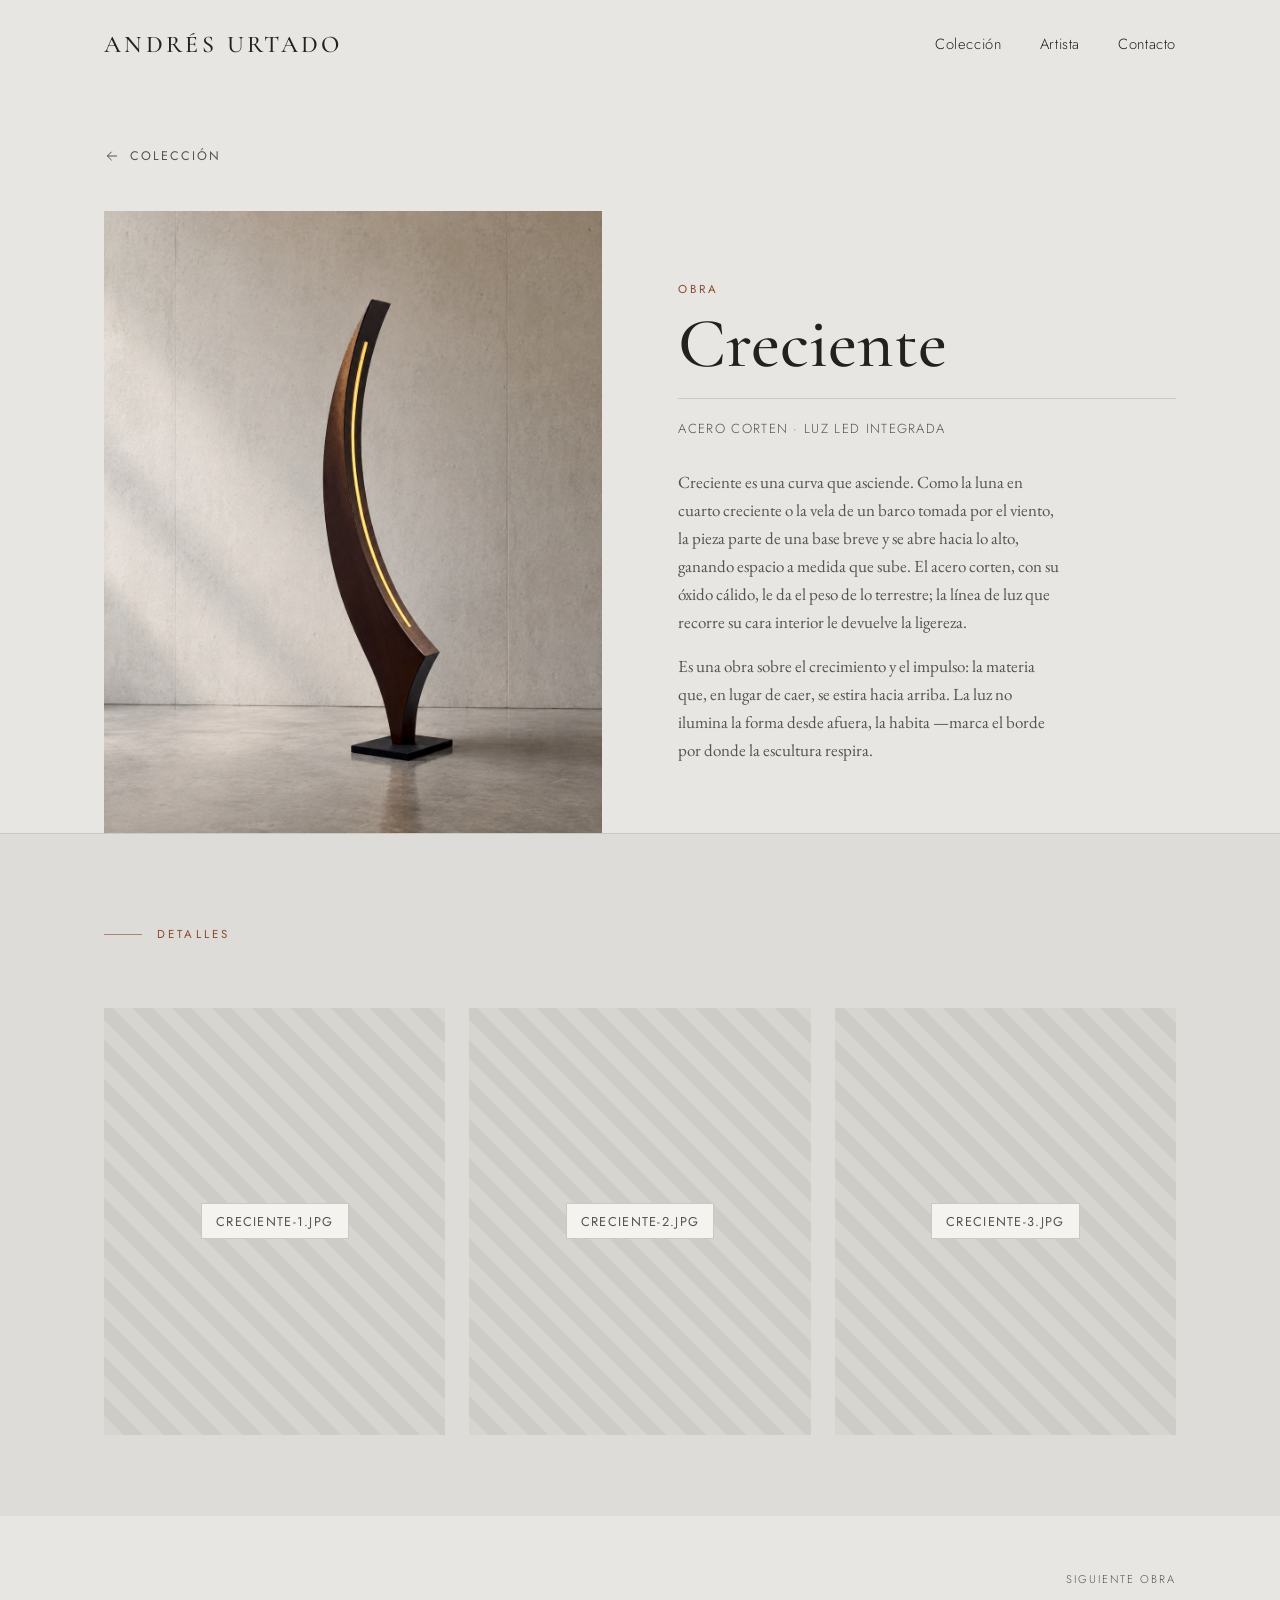
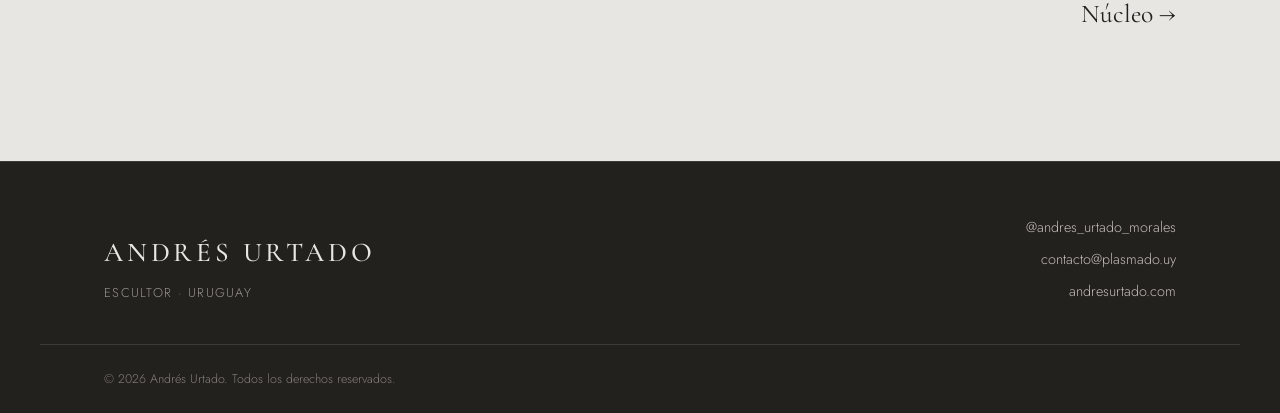
==== creciente.html @ 64a7d4c1 "Páginas de detalle por obra (Creciente, Núcleo, Óculo, Veta) + bio: Plaza República del Ecuador - Ca" ====
<!DOCTYPE html>
<html lang="es">
<head>
  <meta charset="UTF-8" />
  <meta name="viewport" content="width=device-width, initial-scale=1.0" />
  <title>Creciente · Andrés Urtado</title>
  <meta name="description" content="Creciente — escultura en acero corten con luz integrada, de Andrés Urtado." />

  <meta property="og:type" content="article" />
  <meta property="og:title" content="Creciente · Andrés Urtado" />
  <meta property="og:description" content="Escultura en acero corten con luz integrada." />
  <meta property="og:image" content="images/creciente.jpg" />

  <link rel="preconnect" href="https://fonts.googleapis.com" />
  <link rel="preconnect" href="https://fonts.gstatic.com" crossorigin />
  <link href="https://fonts.googleapis.com/css2?family=Cormorant+Garamond:ital,wght@0,400;0,500;0,600;1,400&family=EB+Garamond:wght@400;500&family=Jost:wght@300;400;500&display=swap" rel="stylesheet" />

  <link rel="stylesheet" href="css/styles.css" />
  <link rel="icon" href="data:image/svg+xml,<svg xmlns='http://www.w3.org/2000/svg' viewBox='0 0 100 100'><text y='.9em' font-size='90' font-family='serif'>AU</text></svg>" />
</head>
<body>

  <header class="site-header" id="header">
    <div class="container header__inner">
      <a href="index.html#inicio" class="wordmark">Andrés Urtado</a>
      <nav class="nav" aria-label="Navegación principal">
        <a href="index.html#coleccion">Colección</a>
        <a href="index.html#artista">Artista</a>
        <a href="index.html#contacto">Contacto</a>
      </nav>
      <button class="nav-toggle" aria-label="Abrir menú" aria-expanded="false">
        <span></span><span></span><span></span>
      </button>
    </div>
  </header>

  <div class="mobile-menu" id="mobile-menu" aria-hidden="true">
    <a href="index.html#coleccion">Colección</a>
    <a href="index.html#artista">Artista</a>
    <a href="index.html#contacto">Contacto</a>
  </div>

  <main>
    <section class="obra">
      <div class="container">
        <a href="index.html#coleccion" class="back-link">
          <svg width="16" height="16" viewBox="0 0 24 24" fill="none" aria-hidden="true">
            <path d="M19 12H5M11 18l-6-6 6-6" stroke="currentColor" stroke-width="1.5" stroke-linecap="round" stroke-linejoin="round"/>
          </svg>
          Colección
        </a>

        <div class="obra__top">
          <div class="obra__figure reveal">
            <div class="img-placeholder img-placeholder--tall" data-fill="images/creciente.jpg"><span>creciente.jpg</span></div>
          </div>

          <div class="obra__text reveal">
            <p class="obra__eyebrow">Obra</p>
            <h1 class="obra__name">Creciente</h1>
            <p class="obra__spec">Acero corten · Luz LED integrada</p>

            <div class="obra__desc">
              <p>
                Creciente es una curva que asciende. Como la luna en cuarto creciente
                o la vela de un barco tomada por el viento, la pieza parte de una base
                breve y se abre hacia lo alto, ganando espacio a medida que sube. El
                acero corten, con su óxido cálido, le da el peso de lo terrestre; la
                línea de luz que recorre su cara interior le devuelve la ligereza.
              </p>
              <p>
                Es una obra sobre el crecimiento y el impulso: la materia que, en lugar
                de caer, se estira hacia arriba. La luz no ilumina la forma desde afuera,
                la habita —marca el borde por donde la escultura respira.
              </p>
            </div>
          </div>
        </div>
      </div>

      <div class="obra__gallery-wrap">
        <div class="container">
          <p class="eyebrow reveal">Detalles</p>
          <div class="obra__gallery">
            <div class="img-placeholder reveal" data-fill="images/creciente-1.jpg"><span>creciente-1.jpg</span></div>
            <div class="img-placeholder reveal" data-fill="images/creciente-2.jpg"><span>creciente-2.jpg</span></div>
            <div class="img-placeholder reveal" data-fill="images/creciente-3.jpg"><span>creciente-3.jpg</span></div>
          </div>
        </div>
      </div>

      <div class="container">
        <nav class="obra__pager" aria-label="Navegación entre obras">
          <span class="prev disabled"></span>
          <a class="next" href="nucleo.html">
            <span class="pager__label">Siguiente obra</span>
            Núcleo →
          </a>
        </nav>
      </div>
    </section>
  </main>

  <footer class="site-footer">
    <div class="container footer__inner">
      <div class="footer__brand">
        <p class="wordmark wordmark--footer">Andrés Urtado</p>
        <p class="footer__tag">Escultor · Uruguay</p>
      </div>
      <div class="footer__contact">
        <a href="https://instagram.com/andres_urtado_morales" target="_blank" rel="noopener">@andres_urtado_morales</a>
        <a href="mailto:contacto@plasmado.uy">contacto@plasmado.uy</a>
        <a href="https://andresurtado.com">andresurtado.com</a>
      </div>
    </div>
    <div class="container footer__legal">
      <p>© <span id="year"></span> Andrés Urtado. Todos los derechos reservados.</p>
    </div>
  </footer>

  <script src="js/main.js"></script>
</body>
</html>
---- css/styles.css ----
/* ============================================================
   Andrés Urtado — Escultor
   Paleta: acero corten, hormigón (gris claro), luz ámbar
   ============================================================ */

:root {
  --bg:        #e7e6e3;   /* gris claro tipo hormigón pulido */
  --bg-alt:    #dedcd8;   /* sección alterna, hormigón un tono más */
  --ink:       #23211e;   /* casi negro neutro */
  --ink-soft:  #575450;   /* texto secundario */
  --line:      #cbc8c2;   /* líneas / bordes */
  --corten:    #8a4a2b;   /* óxido acero corten */
  --amber:     #e0a24a;   /* luz ámbar */
  --white:     #f4f3f0;   /* superficie clara (marcos de foto) */

  --serif-display: "Cormorant Garamond", Georgia, serif;
  --serif-body:    "EB Garamond", Georgia, serif;
  --sans:          "Jost", -apple-system, Helvetica, Arial, sans-serif;

  --container: 1200px;
  --gutter: clamp(1.25rem, 5vw, 4rem);
  --ease: cubic-bezier(0.22, 1, 0.36, 1);
}

/* ---------- Reset ---------- */
*, *::before, *::after { box-sizing: border-box; }
* { margin: 0; }
html { scroll-behavior: smooth; -webkit-text-size-adjust: 100%; }

body {
  background: var(--bg);
  color: var(--ink);
  font-family: var(--serif-body);
  font-size: 1.0625rem;
  line-height: 1.65;
  -webkit-font-smoothing: antialiased;
  text-rendering: optimizeLegibility;
  overflow-x: hidden;
}

img { max-width: 100%; display: block; }
a { color: inherit; text-decoration: none; }

.container {
  width: 100%;
  max-width: var(--container);
  margin-inline: auto;
  padding-inline: var(--gutter);
}

/* ---------- Tipografía utilitaria ---------- */
.eyebrow {
  font-family: var(--sans);
  font-weight: 400;
  font-size: 0.72rem;
  letter-spacing: 0.28em;
  text-transform: uppercase;
  color: var(--corten);
  display: inline-flex;
  align-items: center;
  gap: 0.9rem;
  margin-bottom: 2rem;
}
.eyebrow::before {
  content: "";
  width: 2.4rem;
  height: 1px;
  background: var(--corten);
  opacity: 0.6;
}

/* ============================================================
   HEADER
   ============================================================ */
.site-header {
  position: fixed;
  inset: 0 0 auto 0;
  z-index: 100;
  transition: background 0.4s var(--ease), box-shadow 0.4s var(--ease), padding 0.4s var(--ease);
  padding: 0.4rem 0;
}
.site-header.scrolled {
  background: rgba(231, 230, 227, 0.85);
  backdrop-filter: blur(12px);
  -webkit-backdrop-filter: blur(12px);
  box-shadow: 0 1px 0 var(--line);
}
.header__inner {
  display: flex;
  align-items: center;
  justify-content: space-between;
  min-height: 76px;
}

.wordmark {
  font-family: var(--serif-display);
  font-weight: 500;
  font-size: 1.5rem;
  letter-spacing: 0.14em;
  text-transform: uppercase;
  white-space: nowrap;
}

.nav {
  display: flex;
  gap: 2.4rem;
}
.nav a {
  font-family: var(--sans);
  font-weight: 300;
  font-size: 0.92rem;
  letter-spacing: 0.04em;
  color: var(--ink);
  position: relative;
  padding: 0.3rem 0;
}
.nav a::after {
  content: "";
  position: absolute;
  left: 0; bottom: 0;
  width: 100%; height: 1px;
  background: var(--corten);
  transform: scaleX(0);
  transform-origin: right;
  transition: transform 0.35s var(--ease);
}
.nav a:hover::after { transform: scaleX(1); transform-origin: left; }

/* Hamburger */
.nav-toggle {
  display: none;
  flex-direction: column;
  gap: 5px;
  background: none;
  border: none;
  cursor: pointer;
  padding: 8px;
}
.nav-toggle span {
  width: 26px; height: 1.5px;
  background: var(--ink);
  transition: transform 0.35s var(--ease), opacity 0.3s var(--ease);
}
.nav-toggle[aria-expanded="true"] span:nth-child(1) { transform: translateY(6.5px) rotate(45deg); }
.nav-toggle[aria-expanded="true"] span:nth-child(2) { opacity: 0; }
.nav-toggle[aria-expanded="true"] span:nth-child(3) { transform: translateY(-6.5px) rotate(-45deg); }

/* Mobile menu */
.mobile-menu {
  position: fixed;
  inset: 0;
  z-index: 90;
  background: var(--bg);
  display: flex;
  flex-direction: column;
  align-items: center;
  justify-content: center;
  gap: 2rem;
  opacity: 0;
  visibility: hidden;
  transition: opacity 0.4s var(--ease), visibility 0.4s var(--ease);
}
.mobile-menu.open { opacity: 1; visibility: visible; }
.mobile-menu a {
  font-family: var(--serif-display);
  font-size: 2rem;
  letter-spacing: 0.04em;
}

/* ============================================================
   HERO
   ============================================================ */
.hero {
  padding-top: clamp(7rem, 14vh, 11rem);
  padding-bottom: clamp(3rem, 8vh, 6rem);
}
.hero__inner {
  display: grid;
  grid-template-columns: 1fr 1.15fr;
  gap: clamp(2rem, 6vw, 5rem);
  align-items: center;
}
.hero__title {
  font-family: var(--serif-display);
  font-weight: 500;
  font-size: clamp(3.2rem, 8vw, 6.2rem);
  line-height: 0.98;
  letter-spacing: 0.01em;
  text-transform: uppercase;
}
.hero__subtitle {
  font-family: var(--serif-display);
  font-style: italic;
  font-size: clamp(1.25rem, 2.4vw, 1.7rem);
  color: var(--ink-soft);
  margin-top: 1.5rem;
  max-width: 20ch;
}
.hero__desc {
  color: var(--ink-soft);
  max-width: 42ch;
  margin-top: 1.75rem;
}
.hero__media { position: relative; }

/* ---------- Botón ---------- */
.btn {
  display: inline-flex;
  align-items: center;
  gap: 0.7rem;
  margin-top: 2.5rem;
  font-family: var(--sans);
  font-weight: 400;
  font-size: 0.82rem;
  letter-spacing: 0.16em;
  text-transform: uppercase;
  color: var(--ink);
  border: 1px solid var(--ink);
  padding: 0.95rem 1.7rem;
  transition: color 0.4s var(--ease), border-color 0.4s var(--ease);
  position: relative;
  overflow: hidden;
  isolation: isolate;
}
.btn::before {
  content: "";
  position: absolute; inset: 0;
  background: var(--ink);
  transform: scaleX(0);
  transform-origin: left;
  transition: transform 0.45s var(--ease);
  z-index: -1;
}
.btn:hover { color: var(--white); border-color: var(--ink); }
.btn:hover::before { transform: scaleX(1); }
.btn svg { transition: transform 0.4s var(--ease); }
.btn:hover svg { transform: translateX(4px); }

/* ============================================================
   COLECCIÓN
   ============================================================ */
.collection {
  padding: clamp(4rem, 10vh, 8rem) 0;
  background: var(--bg-alt);
  border-top: 1px solid var(--line);
}
.collection__grid {
  display: grid;
  grid-template-columns: repeat(4, 1fr);
  gap: clamp(1rem, 2.5vw, 2rem);
}
.piece { cursor: pointer; }
.piece__img {
  overflow: hidden;
  background: var(--white);
  aspect-ratio: 3 / 4;
}
.piece__img .img-placeholder,
.piece__img img {
  width: 100%; height: 100%;
  object-fit: cover;
  transition: transform 0.7s var(--ease);
}
.piece:hover .piece__img img,
.piece:hover .piece__img .img-placeholder { transform: scale(1.05); }
.piece__name {
  font-family: var(--serif-display);
  font-weight: 500;
  font-size: 1.5rem;
  text-align: center;
  margin-top: 1.4rem;
}
.piece__meta {
  font-family: var(--sans);
  font-weight: 300;
  font-size: 0.76rem;
  letter-spacing: 0.08em;
  text-transform: uppercase;
  color: var(--ink-soft);
  text-align: center;
  margin-top: 0.4rem;
}
.piece__more {
  display: block;
  text-align: center;
  margin-top: 0.7rem;
  font-family: var(--sans);
  font-weight: 400;
  font-size: 0.72rem;
  letter-spacing: 0.18em;
  text-transform: uppercase;
  color: var(--corten);
  opacity: 0;
  transform: translateY(4px);
  transition: opacity 0.4s var(--ease), transform 0.4s var(--ease);
}
.piece:hover .piece__more,
.piece:focus-visible .piece__more { opacity: 1; transform: none; }

/* ============================================================
   ARTISTA
   ============================================================ */
.artist { padding: clamp(4rem, 12vh, 9rem) 0; }
.artist__inner {
  display: grid;
  grid-template-columns: 1.1fr 0.9fr;
  gap: clamp(2.5rem, 7vw, 6rem);
  align-items: center;
}
.artist__lead {
  font-family: var(--serif-display);
  font-size: clamp(1.4rem, 2.6vw, 1.9rem);
  line-height: 1.4;
  color: var(--ink);
  margin-bottom: 1.75rem;
}
.artist__body { color: var(--ink-soft); max-width: 52ch; }
.artist__body + .artist__body { margin-top: 1.1rem; }
.artist__media .img-placeholder { aspect-ratio: 4 / 5; }

/* ============================================================
   CONTACTO
   ============================================================ */
.contact {
  padding: clamp(4rem, 12vh, 9rem) 0;
  background: var(--ink);
  color: var(--bg);
}
.contact .eyebrow { color: var(--amber); }
.contact .eyebrow::before { background: var(--amber); }
.contact__inner { max-width: 760px; }
.contact__title {
  font-family: var(--serif-display);
  font-weight: 500;
  font-size: clamp(2.4rem, 5vw, 3.6rem);
  line-height: 1.05;
}
.contact__desc {
  color: rgba(246, 242, 236, 0.7);
  max-width: 46ch;
  margin-top: 1.25rem;
}
.contact__links {
  display: grid;
  grid-template-columns: repeat(2, 1fr);
  gap: 1.5rem;
  margin-top: 3rem;
}
.contact__link {
  border: 1px solid rgba(246, 242, 236, 0.2);
  padding: 1.6rem 1.8rem;
  display: flex;
  flex-direction: column;
  gap: 0.4rem;
  transition: border-color 0.4s var(--ease), background 0.4s var(--ease);
}
.contact__link:hover {
  border-color: var(--amber);
  background: rgba(224, 162, 74, 0.06);
}
.contact__label {
  font-family: var(--sans);
  font-weight: 300;
  font-size: 0.72rem;
  letter-spacing: 0.2em;
  text-transform: uppercase;
  color: var(--amber);
}
.contact__value {
  font-family: var(--serif-display);
  font-size: 1.35rem;
}

/* ============================================================
   FOOTER
   ============================================================ */
.site-footer {
  background: var(--ink);
  color: var(--bg);
  padding-top: clamp(3rem, 6vh, 5rem);
  border-top: 1px solid rgba(246, 242, 236, 0.12);
}
.footer__inner {
  display: flex;
  justify-content: space-between;
  align-items: flex-end;
  gap: 2rem;
  flex-wrap: wrap;
  padding-bottom: 2.5rem;
}
.wordmark--footer { font-size: 1.7rem; }
.footer__tag {
  font-family: var(--sans);
  font-weight: 300;
  font-size: 0.8rem;
  letter-spacing: 0.1em;
  text-transform: uppercase;
  color: rgba(246, 242, 236, 0.55);
  margin-top: 0.4rem;
}
.footer__contact {
  display: flex;
  flex-direction: column;
  gap: 0.5rem;
  text-align: right;
  font-family: var(--sans);
  font-weight: 300;
  font-size: 0.9rem;
}
.footer__contact a { color: rgba(246, 242, 236, 0.75); transition: color 0.3s var(--ease); }
.footer__contact a:hover { color: var(--amber); }
.footer__legal {
  border-top: 1px solid rgba(246, 242, 236, 0.12);
  padding: 1.5rem var(--gutter);
  font-family: var(--sans);
  font-weight: 300;
  font-size: 0.78rem;
  color: rgba(246, 242, 236, 0.45);
}

/* ============================================================
   PLACEHOLDER DE IMAGEN (se reemplaza por fotos reales)
   ============================================================ */
.img-placeholder {
  width: 100%;
  height: 100%;
  min-height: 220px;
  display: flex;
  align-items: center;
  justify-content: center;
  background:
    repeating-linear-gradient(45deg, #d7d5d0 0 14px, #ceccc6 14px 28px);
  color: var(--ink-soft);
  font-family: var(--sans);
  font-size: 0.8rem;
  letter-spacing: 0.1em;
  text-transform: uppercase;
}
.img-placeholder span {
  background: var(--white);
  padding: 0.4rem 0.9rem;
  border: 1px solid var(--line);
}
.img-placeholder--hero { aspect-ratio: 7 / 8; }
.img-placeholder--tall { aspect-ratio: 4 / 5; }

/* ============================================================
   PÁGINA DE OBRA (detalle)
   ============================================================ */
.obra {
  padding-top: clamp(7.5rem, 16vh, 11rem);
  padding-bottom: clamp(3rem, 8vh, 6rem);
}
.back-link {
  display: inline-flex;
  align-items: center;
  gap: 0.6rem;
  font-family: var(--sans);
  font-weight: 400;
  font-size: 0.78rem;
  letter-spacing: 0.16em;
  text-transform: uppercase;
  color: var(--ink-soft);
  margin-bottom: clamp(2rem, 5vh, 3.5rem);
  transition: color 0.3s var(--ease), gap 0.3s var(--ease);
}
.back-link:hover { color: var(--corten); gap: 0.9rem; }

.obra__top {
  display: grid;
  grid-template-columns: 1fr 1fr;
  gap: clamp(2rem, 6vw, 5rem);
  align-items: center;
}
.obra__figure { background: var(--white); }
.obra__figure img,
.obra__figure .img-placeholder { width: 100%; }
.obra__eyebrow {
  font-family: var(--sans);
  font-weight: 400;
  font-size: 0.72rem;
  letter-spacing: 0.24em;
  text-transform: uppercase;
  color: var(--corten);
}
.obra__name {
  font-family: var(--serif-display);
  font-weight: 500;
  font-size: clamp(2.8rem, 6vw, 4.4rem);
  line-height: 1;
  margin-top: 0.6rem;
}
.obra__spec {
  font-family: var(--sans);
  font-weight: 300;
  font-size: 0.82rem;
  letter-spacing: 0.1em;
  text-transform: uppercase;
  color: var(--ink-soft);
  margin-top: 1.2rem;
  padding-top: 1.2rem;
  border-top: 1px solid var(--line);
}
.obra__desc { margin-top: 1.75rem; color: var(--ink-soft); max-width: 48ch; }
.obra__desc p + p { margin-top: 1rem; }

.obra__gallery-wrap {
  padding: clamp(3rem, 9vh, 6rem) 0;
  background: var(--bg-alt);
  border-top: 1px solid var(--line);
}
.obra__gallery {
  display: grid;
  grid-template-columns: repeat(3, 1fr);
  gap: clamp(1rem, 2vw, 1.5rem);
  margin-top: 2rem;
}
.obra__gallery .img-placeholder,
.obra__gallery img { aspect-ratio: 4 / 5; object-fit: cover; width: 100%; }

.obra__pager {
  display: flex;
  justify-content: space-between;
  gap: 1rem;
  padding: clamp(2.5rem, 6vh, 4rem) 0;
}
.obra__pager a, .obra__pager span {
  font-family: var(--serif-display);
  font-size: clamp(1.2rem, 2.5vw, 1.6rem);
}
.obra__pager .pager__label {
  display: block;
  font-family: var(--sans);
  font-weight: 300;
  font-size: 0.7rem;
  letter-spacing: 0.18em;
  text-transform: uppercase;
  color: var(--ink-soft);
  margin-bottom: 0.3rem;
}
.obra__pager .next { text-align: right; }
.obra__pager a { color: var(--ink); transition: color 0.3s var(--ease); }
.obra__pager a:hover { color: var(--corten); }
.obra__pager .disabled { opacity: 0.3; pointer-events: none; }

@media (max-width: 900px) {
  .obra__top { grid-template-columns: 1fr; gap: 2rem; }
  .obra__figure { max-width: 480px; }
  .obra__gallery { grid-template-columns: repeat(2, 1fr); }
}

/* ============================================================
   REVEAL (animación al hacer scroll)
   ============================================================ */
.reveal {
  opacity: 0;
  transform: translateY(28px);
  transition: opacity 0.9s var(--ease), transform 0.9s var(--ease);
}
.reveal.in { opacity: 1; transform: none; }

@media (prefers-reduced-motion: reduce) {
  .reveal { opacity: 1; transform: none; transition: none; }
  html { scroll-behavior: auto; }
}

/* ============================================================
   RESPONSIVE
   ============================================================ */
@media (max-width: 900px) {
  .nav { display: none; }
  .nav-toggle { display: flex; }

  .hero__inner { grid-template-columns: 1fr; gap: 2.5rem; }
  .hero__media { order: -1; max-width: 440px; }

  .collection__grid { grid-template-columns: repeat(2, 1fr); gap: 1.5rem 1.25rem; }

  .artist__inner { grid-template-columns: 1fr; gap: 2.5rem; }
  .artist__media { max-width: 460px; }

  .contact__links { grid-template-columns: 1fr; }
}

@media (max-width: 480px) {
  .collection__grid { grid-template-columns: 1fr; }
  .footer__inner { flex-direction: column; align-items: flex-start; }
  .footer__contact { text-align: left; }
}
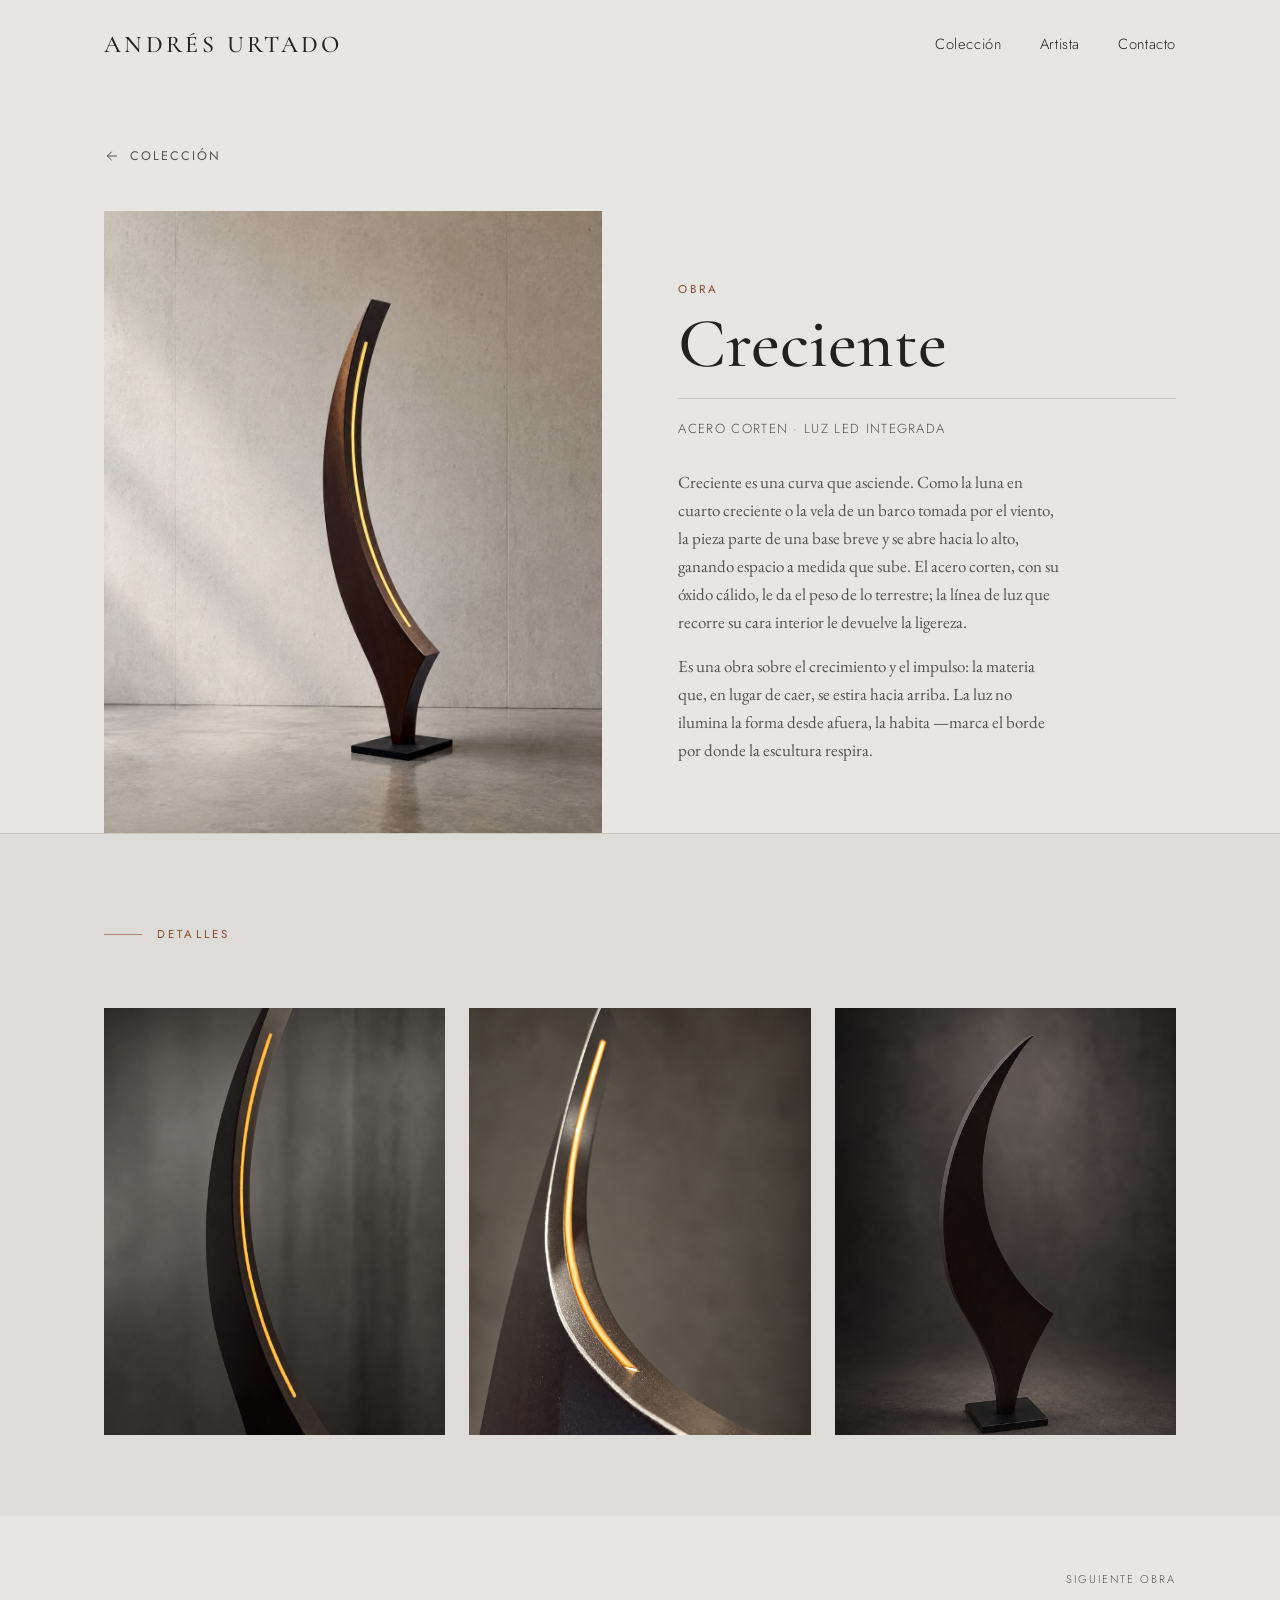
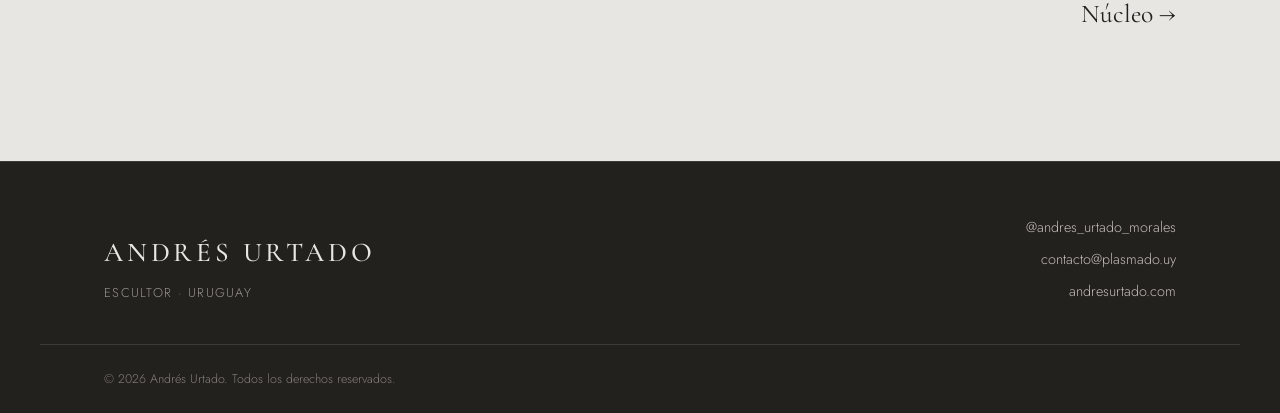
==== commit 531cd10a: "Habilitar Vercel Web Analytics (script para sitio estático) Co-Authored-By: Claude Opus 4.8 <noreply" ====
--- a/creciente.html
+++ b/creciente.html
@@ -118,6 +118,8 @@
     </div>
   </footer>
 
+  <!-- Vercel Web Analytics -->
+  <script defer src="/_vercel/insights/script.js"></script>
   <script src="js/main.js"></script>
 </body>
 </html>
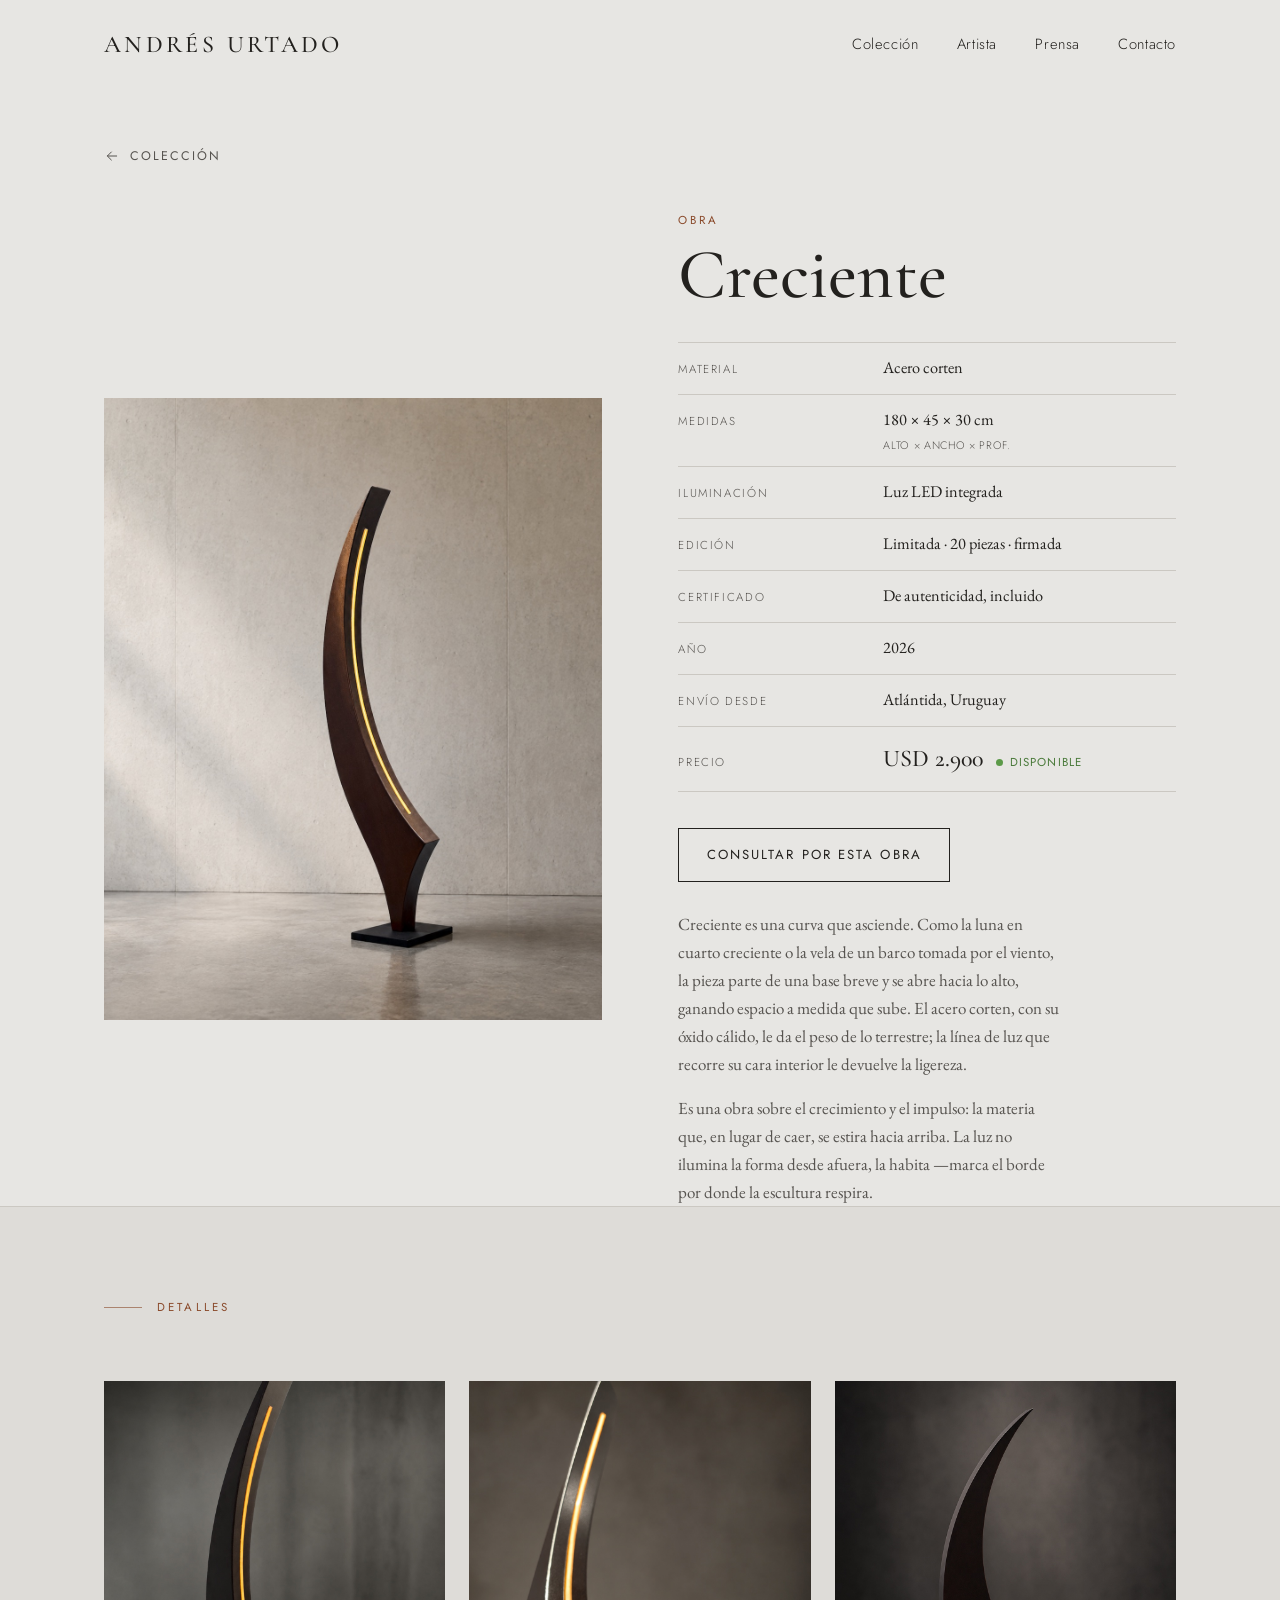
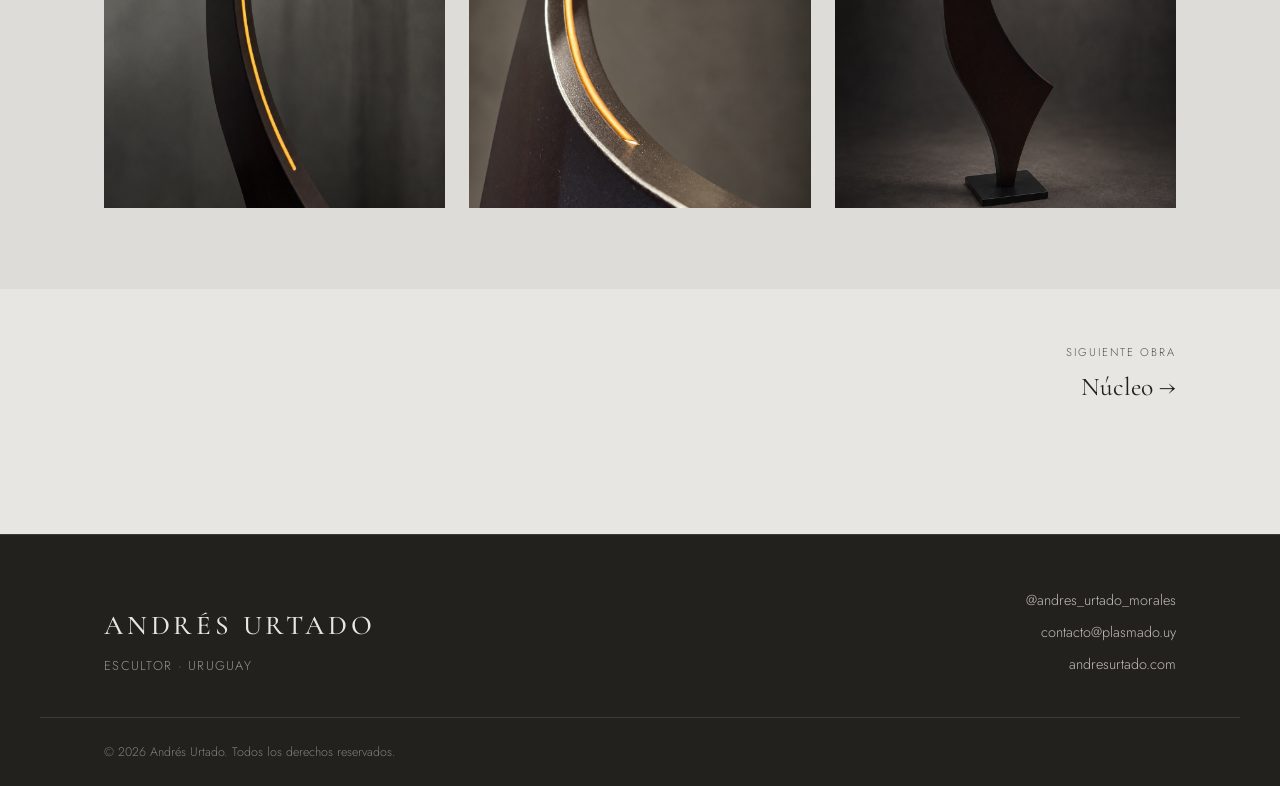
==== commit d221e303: "Fichas técnicas completas (precio, medidas, edición, año), precios en home y sección Prensa - Ficha " ====
--- a/creciente.html
+++ b/creciente.html
@@ -26,6 +26,7 @@
       <nav class="nav" aria-label="Navegación principal">
         <a href="index.html#coleccion">Colección</a>
         <a href="index.html#artista">Artista</a>
+        <a href="index.html#prensa">Prensa</a>
         <a href="index.html#contacto">Contacto</a>
       </nav>
       <button class="nav-toggle" aria-label="Abrir menú" aria-expanded="false">
@@ -37,6 +38,7 @@
   <div class="mobile-menu" id="mobile-menu" aria-hidden="true">
     <a href="index.html#coleccion">Colección</a>
     <a href="index.html#artista">Artista</a>
+    <a href="index.html#prensa">Prensa</a>
     <a href="index.html#contacto">Contacto</a>
   </div>
 
@@ -58,7 +60,18 @@
           <div class="obra__text reveal">
             <p class="obra__eyebrow">Obra</p>
             <h1 class="obra__name">Creciente</h1>
-            <p class="obra__spec">Acero corten · Luz LED integrada</p>
+            <dl class="obra__ficha">
+              <div><dt>Material</dt><dd>Acero corten</dd></div>
+              <div><dt>Medidas</dt><dd>180 × 45 × 30 cm<span class="ficha__hint">alto × ancho × prof.</span></dd></div>
+              <div><dt>Iluminación</dt><dd>Luz LED integrada</dd></div>
+              <div><dt>Edición</dt><dd>Limitada · 20 piezas · firmada</dd></div>
+              <div><dt>Certificado</dt><dd>De autenticidad, incluido</dd></div>
+              <div><dt>Año</dt><dd>2026</dd></div>
+              <div><dt>Envío desde</dt><dd>Atlántida, Uruguay</dd></div>
+              <div class="obra__ficha--price"><dt>Precio</dt><dd><span class="ficha__price">USD 2.900</span><span class="disponible">Disponible</span></dd></div>
+            </dl>
+
+            <a class="btn obra__cta" href="mailto:contacto@plasmado.uy?subject=Consulta%20—%20Creciente">Consultar por esta obra</a>
 
             <div class="obra__desc">
               <p>
--- a/css/styles.css
+++ b/css/styles.css
@@ -296,6 +296,15 @@
 }
 .piece:hover .piece__more,
 .piece:focus-visible .piece__more { opacity: 1; transform: none; }
+.piece__price {
+  display: block;
+  text-align: center;
+  margin-top: 0.5rem;
+  font-family: var(--serif-display);
+  font-weight: 500;
+  font-size: 1.05rem;
+  color: var(--ink);
+}
 
 /* ============================================================
    ARTISTA
@@ -372,6 +381,52 @@
 }
 
 /* ============================================================
+   PRENSA
+   ============================================================ */
+.press { padding: clamp(4rem, 10vh, 7rem) 0; border-top: 1px solid var(--line); }
+.press__item {
+  display: flex;
+  justify-content: space-between;
+  align-items: center;
+  gap: 2rem;
+  padding: 1.9rem 0;
+  border-top: 1px solid var(--line);
+  border-bottom: 1px solid var(--line);
+  transition: padding-left 0.4s var(--ease);
+}
+.press__item:hover { padding-left: 0.8rem; }
+.press__title {
+  font-family: var(--serif-display);
+  font-weight: 500;
+  font-size: clamp(1.4rem, 3vw, 2rem);
+  line-height: 1.1;
+}
+.press__desc { color: var(--ink-soft); margin-top: 0.45rem; font-style: italic; }
+.press__year {
+  display: block;
+  margin-top: 0.7rem;
+  font-family: var(--sans);
+  font-weight: 300;
+  font-size: 0.74rem;
+  letter-spacing: 0.14em;
+  color: var(--ink-soft);
+}
+.press__cta {
+  font-family: var(--sans);
+  font-weight: 400;
+  font-size: 0.8rem;
+  letter-spacing: 0.14em;
+  text-transform: uppercase;
+  color: var(--corten);
+  white-space: nowrap;
+  transition: transform 0.4s var(--ease);
+}
+.press__item:hover .press__cta { transform: translateX(4px); }
+@media (max-width: 640px) {
+  .press__item { flex-direction: column; align-items: flex-start; gap: 1rem; }
+}
+
+/* ============================================================
    FOOTER
    ============================================================ */
 .site-footer {
@@ -504,6 +559,56 @@
 .obra__desc { margin-top: 1.75rem; color: var(--ink-soft); max-width: 48ch; }
 .obra__desc p + p { margin-top: 1rem; }
 
+/* Ficha técnica */
+.obra__ficha { margin-top: 2rem; border-top: 1px solid var(--line); }
+.obra__ficha > div {
+  display: grid;
+  grid-template-columns: 38% 1fr;
+  gap: 1rem;
+  align-items: baseline;
+  padding: 0.75rem 0;
+  border-bottom: 1px solid var(--line);
+}
+.obra__ficha dt {
+  font-family: var(--sans);
+  font-weight: 300;
+  font-size: 0.72rem;
+  letter-spacing: 0.14em;
+  text-transform: uppercase;
+  color: var(--ink-soft);
+}
+.obra__ficha dd { font-family: var(--serif-body); font-size: 1.02rem; color: var(--ink); }
+.ficha__hint {
+  display: block;
+  font-family: var(--sans);
+  font-weight: 300;
+  font-size: 0.68rem;
+  letter-spacing: 0.06em;
+  text-transform: uppercase;
+  color: var(--ink-soft);
+  margin-top: 0.15rem;
+}
+.obra__ficha--price dd { display: flex; align-items: baseline; gap: 0.8rem; flex-wrap: wrap; }
+.ficha__price { font-family: var(--serif-display); font-weight: 500; font-size: 1.5rem; }
+.disponible {
+  display: inline-flex;
+  align-items: center;
+  gap: 0.4rem;
+  font-family: var(--sans);
+  font-weight: 400;
+  font-size: 0.72rem;
+  letter-spacing: 0.1em;
+  text-transform: uppercase;
+  color: #4a7a3a;
+}
+.disponible::before {
+  content: "";
+  width: 7px; height: 7px;
+  border-radius: 50%;
+  background: #5c9a48;
+}
+.obra__cta { margin-top: 2.25rem; }
+
 .obra__gallery-wrap {
   padding: clamp(3rem, 9vh, 6rem) 0;
   background: var(--bg-alt);
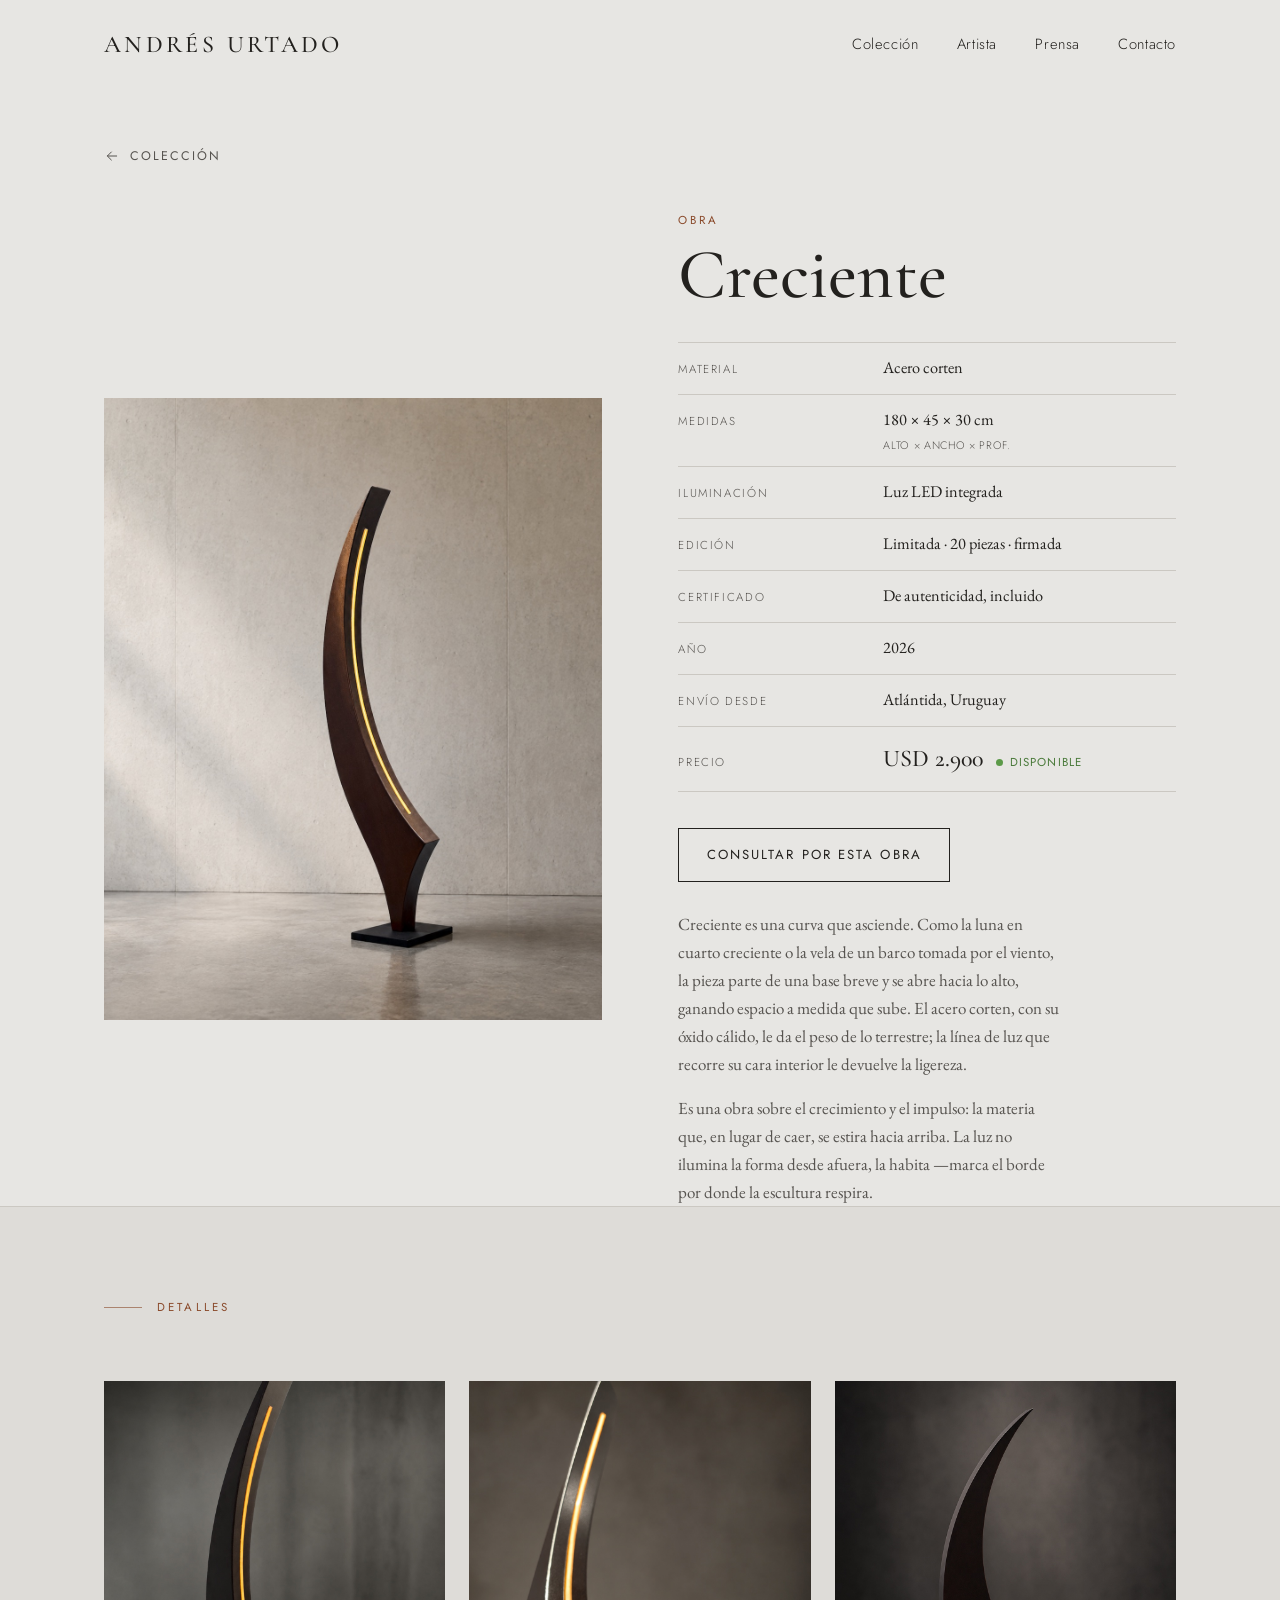
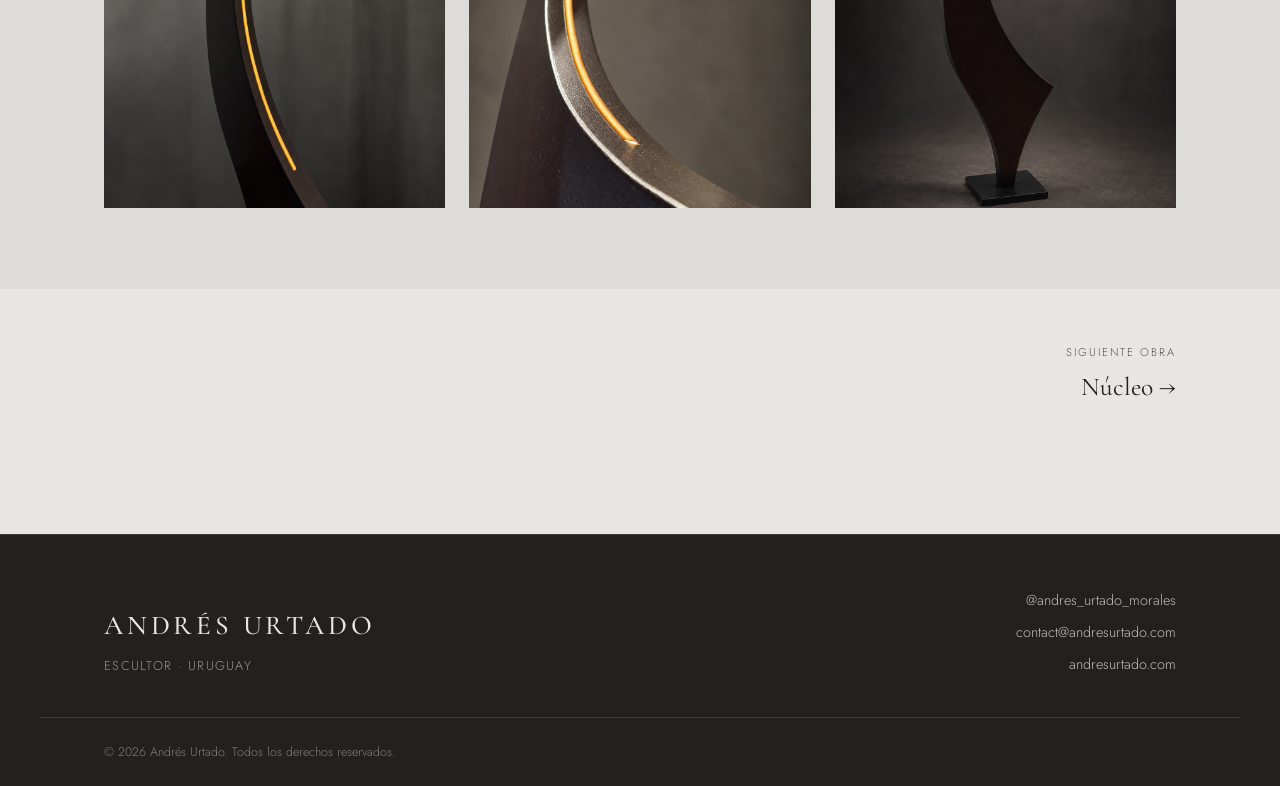
==== commit af1df232: "Cambiar contacto a contact@andresurtado.com (mail propio funcionando) Co-Authored-By: Claude Opus 4." ====
--- a/creciente.html
+++ b/creciente.html
@@ -71,7 +71,7 @@
               <div class="obra__ficha--price"><dt>Precio</dt><dd><span class="ficha__price">USD 2.900</span><span class="disponible">Disponible</span></dd></div>
             </dl>
 
-            <a class="btn obra__cta" href="mailto:contacto@plasmado.uy?subject=Consulta%20—%20Creciente">Consultar por esta obra</a>
+            <a class="btn obra__cta" href="mailto:contact@andresurtado.com?subject=Consulta%20—%20Creciente">Consultar por esta obra</a>
 
             <div class="obra__desc">
               <p>
@@ -122,7 +122,7 @@
       </div>
       <div class="footer__contact">
         <a href="https://instagram.com/andres_urtado_morales" target="_blank" rel="noopener">@andres_urtado_morales</a>
-        <a href="mailto:contacto@plasmado.uy">contacto@plasmado.uy</a>
+        <a href="mailto:contact@andresurtado.com">contact@andresurtado.com</a>
         <a href="https://andresurtado.com">andresurtado.com</a>
       </div>
     </div>
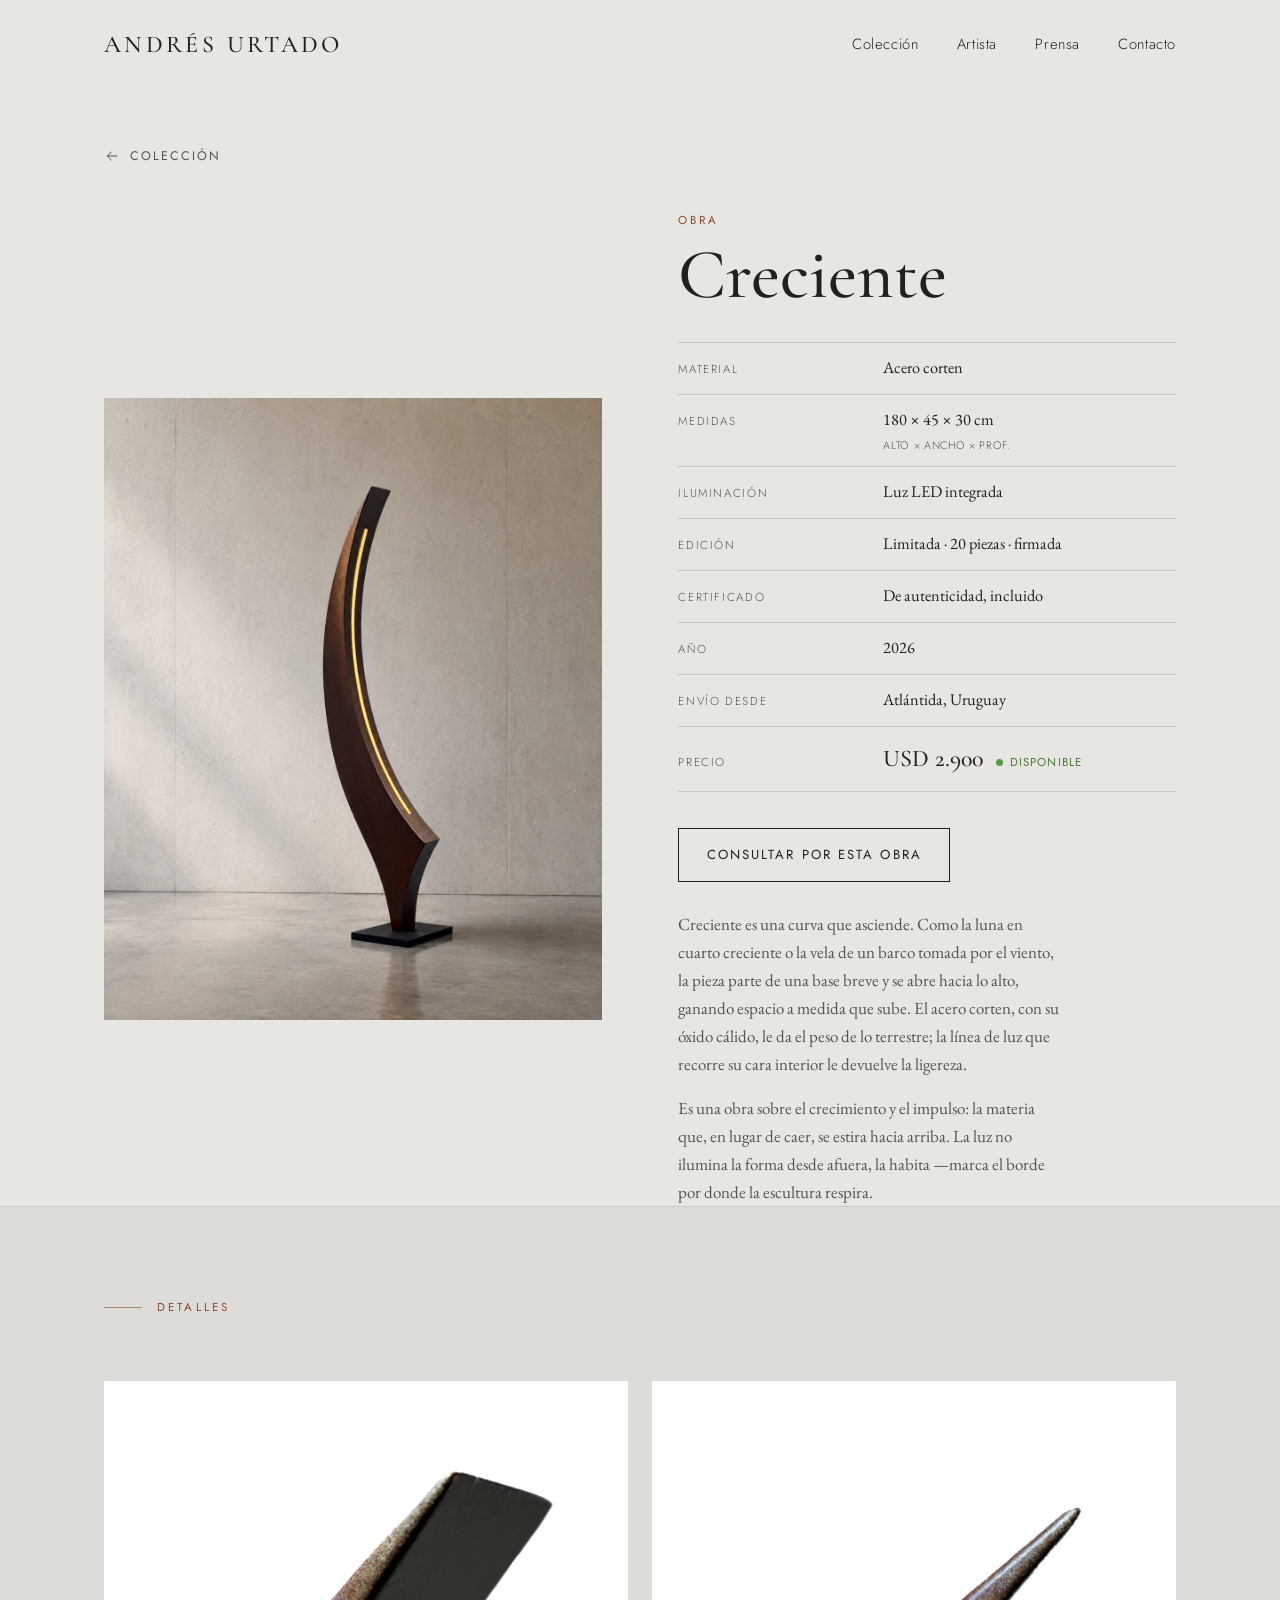
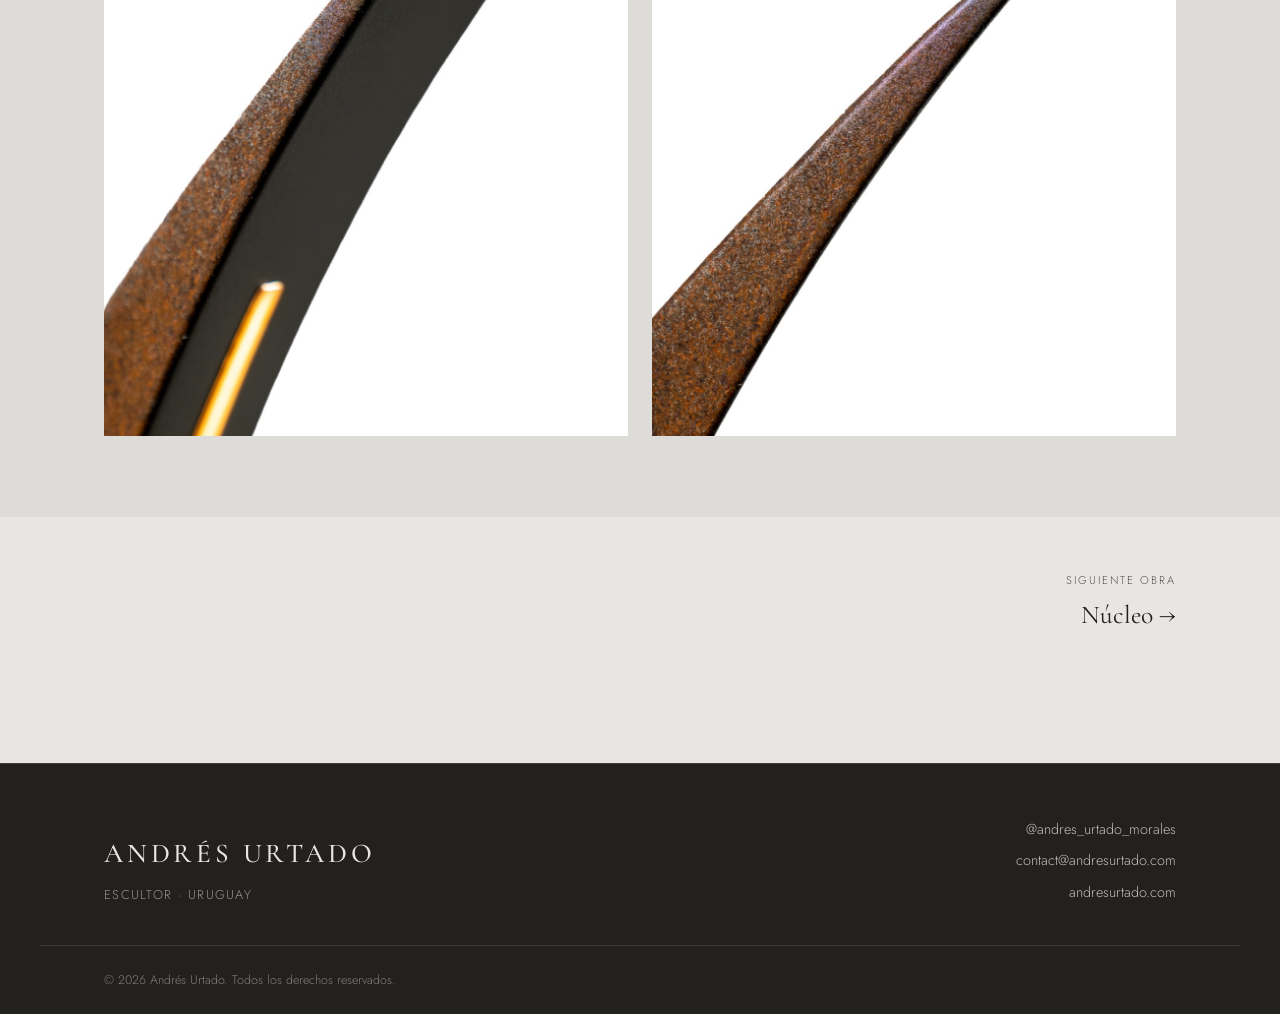
==== commit c345c013: "Fotos reales profesionales: artista en la feria + detalles reales de Creciente y Óculo - Sección art" ====
--- a/creciente.html
+++ b/creciente.html
@@ -95,9 +95,8 @@
         <div class="container">
           <p class="eyebrow reveal">Detalles</p>
           <div class="obra__gallery">
-            <div class="img-placeholder reveal" data-fill="images/creciente-1.jpg"><span>creciente-1.jpg</span></div>
-            <div class="img-placeholder reveal" data-fill="images/creciente-2.jpg"><span>creciente-2.jpg</span></div>
-            <div class="img-placeholder reveal" data-fill="images/creciente-3.jpg"><span>creciente-3.jpg</span></div>
+            <div class="img-placeholder reveal" data-fill="images/creciente-real-1.jpg"><span>creciente-1</span></div>
+            <div class="img-placeholder reveal" data-fill="images/creciente-real-2.jpg"><span>creciente-2</span></div>
           </div>
         </div>
       </div>
--- a/css/styles.css
+++ b/css/styles.css
@@ -616,7 +616,7 @@
 }
 .obra__gallery {
   display: grid;
-  grid-template-columns: repeat(3, 1fr);
+  grid-template-columns: repeat(auto-fit, minmax(min(100%, 260px), 1fr));
   gap: clamp(1rem, 2vw, 1.5rem);
   margin-top: 2rem;
 }
